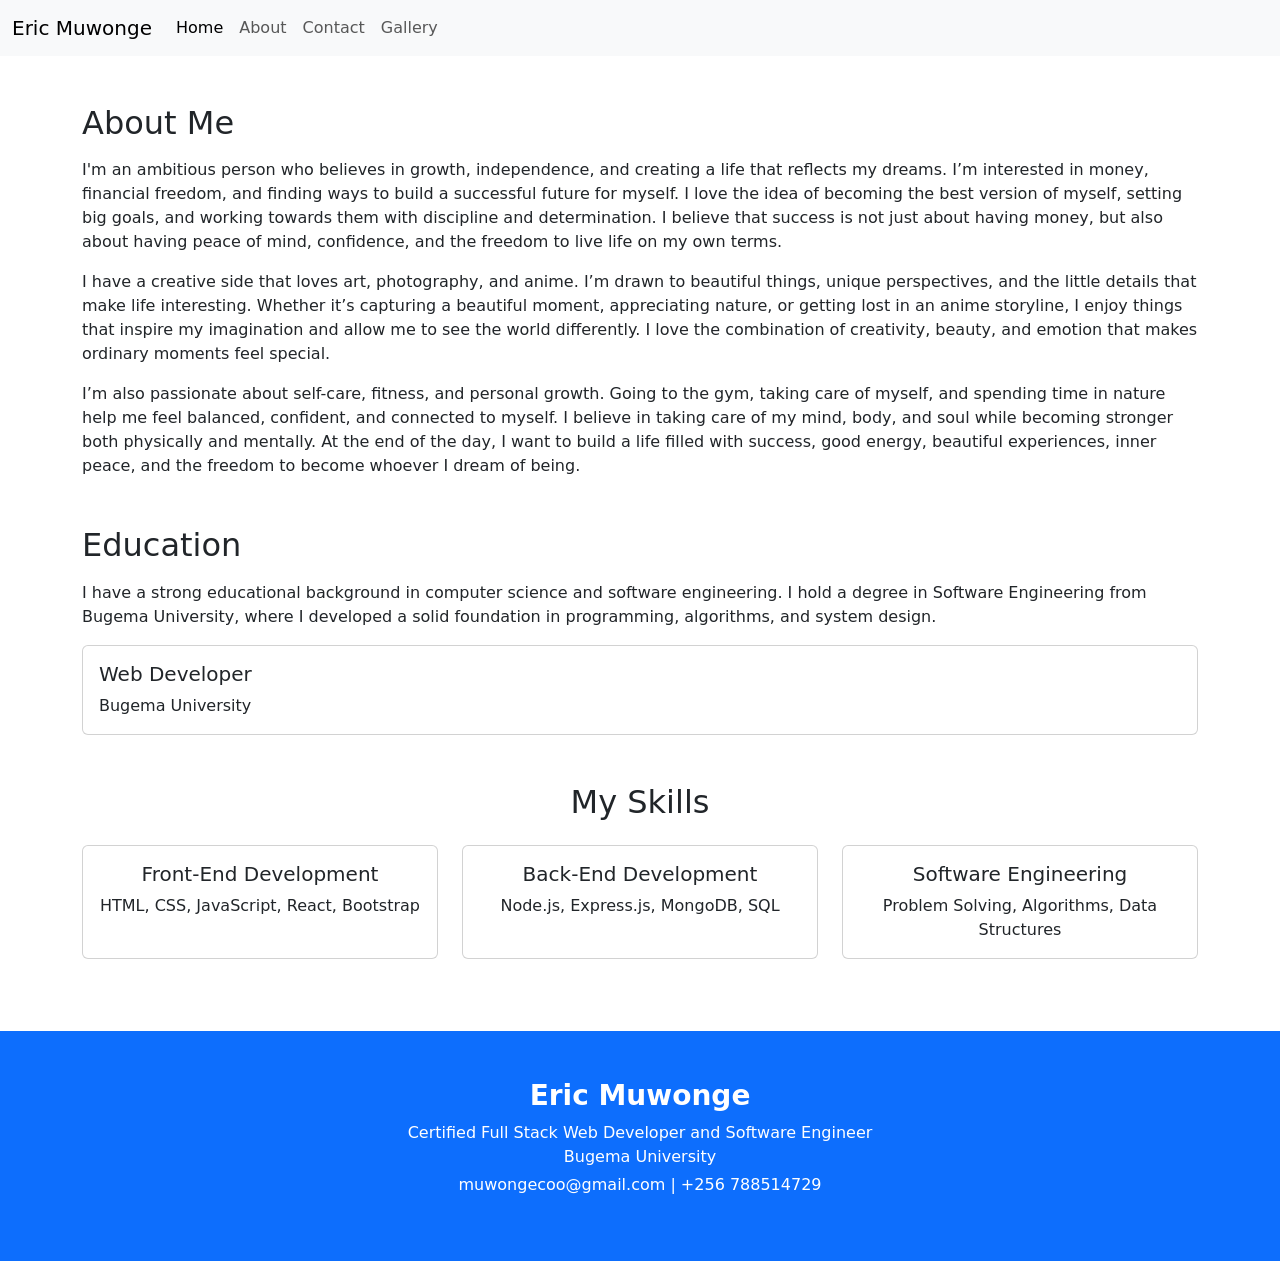
==== about.html @ 40295498 "Gallary page" ====
<!DOCTYPE html>
<html lang="en">
<head>
    <meta charset="UTF-8">
    <meta name="viewport" content="width=device-width, initial-scale=1.0">
    <title>About Me</title>
    <link href="https://cdn.jsdelivr.net/npm/bootstrap@5.3.8/dist/css/bootstrap.min.css" rel="stylesheet" integrity="sha384-sRIl4kxILFvY47J16cr9ZwB07vP4J8+LH7qKQnuqkuIAvNWLzeN8tE5YBujZqJLB" crossorigin="anonymous">
    <link rel="stylesheet" href="css/style.css">
    <link rel="stylesheet" href="https://cdn.jsdelivr.net/npm/bootstrap-icons@1.11.3/font/bootstrap-icons.css">
  </head>
  <body>
    <nav class="navbar navbar-expand-lg bg-body-tertiary sticky-top">
  <div class="container-fluid">
    <a class="navbar-brand" href="index.html">Eric Muwonge</a>
    <button class="navbar-toggler" type="button" data-bs-toggle="collapse" data-bs-target="#navbarSupportedContent" aria-controls="navbarSupportedContent" aria-expanded="false" aria-label="Toggle navigation">
      <span class="navbar-toggler-icon"></span>
    </button>
    <div class="collapse navbar-collapse" id="navbarSupportedContent">
      <ul class="navbar-nav me-auto mb-2 mb-lg-0">
        <li class="nav-item">
          <a class="nav-link active" aria-current="page" href="index.html">Home</a>
        </li>
        <li class="nav-item">
          <a class="nav-link" href="about.html">About</a>
        </li>
                <li class="nav-item">
          <a class="nav-link" href="contact.html">Contact</a>
        </li>
        <li class="nav-item">
          <a class="nav-link" href="gallery.html">Gallery</a>
        </li>
      </ul>
    </div>
  </div>
</nav>
<section class="container my-5">
    <h2 class="mb-3">About Me</h2>
    <p>I'm an ambitious person who believes in growth, independence, and creating a life that reflects my dreams. I’m interested in money, financial freedom, and finding ways to build a successful future for myself. I love the idea of becoming the best version of myself, setting big goals, and working towards them with discipline and determination. I believe that success is not just about having money, but also about having peace of mind, confidence, and the freedom to live life on my own terms.</p>
    <p>I have a creative side that loves art, photography, and anime. I’m drawn to beautiful things, unique perspectives, and the little details that make life interesting. Whether it’s capturing a beautiful moment, appreciating nature, or getting lost in an anime storyline, I enjoy things that inspire my imagination and allow me to see the world differently. I love the combination of creativity, beauty, and emotion that makes ordinary moments feel special.</p>
    <p>I’m also passionate about self-care, fitness, and personal growth. Going to the gym, taking care of myself, and spending time in nature help me feel balanced, confident, and connected to myself. I believe in taking care of my mind, body, and soul while becoming stronger both physically and mentally. At the end of the day, I want to build a life filled with success, good energy, beautiful experiences, inner peace, and the freedom to become whoever I dream of being.</p>
</section>
<section class="container my-5">
    <h2 class="mb-3">Education</h2>
    <p>I have a strong educational background in computer science and software engineering. I hold a degree in Software Engineering from Bugema University, where I developed a solid foundation in programming, algorithms, and system design.</p>
    <div class="card">
        <div class="card-body">
            <h5 class="card-title">Web Developer</h5>
            <p class="card-text">Bugema University</p>
        </div>
    </div>
</section>
    <section class="container my-5">
        <h2 class="text-center mb-4">My Skills</h2>
        <div class="row">
            <div class="col-md-4 mb-4">
                <div class="card h-100">
                    <div class="card-body text-center">
                        <h5 class="card-title">Front-End Development</h5>
                        <p class="card-text">HTML, CSS, JavaScript, React, Bootstrap</p>
                    </div>
                </div>
            </div>
            <div class="col-md-4 mb-4">
                <div class="card h-100">
                    <div class="card-body text-center">
                        <h5 class="card-title">Back-End Development</h5>
                        <p class="card-text">Node.js, Express.js, MongoDB, SQL</p>
                    </div>
                </div>
            </div>
            <div class="col-md-4 mb-4">
                <div class="card h-100">
                    <div class="card-body text-center">
                        <h5 class="card-title">Software Engineering</h5>
                        <p class="card-text">Problem Solving, Algorithms, Data Structures</p>
                    </div>
                </div>
            </div>
        </div>
    </section>
        <footer class="bg-primary text-white text-center py-5">
            <h3 class="fw-bold">Eric Muwonge</h3>
            <p class="mb-0">Certified Full Stack Web Developer and Software Engineer</p>
            <p class="mb-1">Bugema University </p>
            <p>muwongecoo@gmail.com | +256 788514729</p>
        </footer>
    <script src="https://cdn.jsdelivr.net/npm/bootstrap@5.3.8/dist/js/bootstrap.bundle.min.js" integrity="sha384-FKyoEForCGlyvwx9Hj09JcYn3nv7wiPVlz7YYwJrWVcXK/BmnVDxM+D2scQbITxI" crossorigin="anonymous"></script>
  </body>
</html>
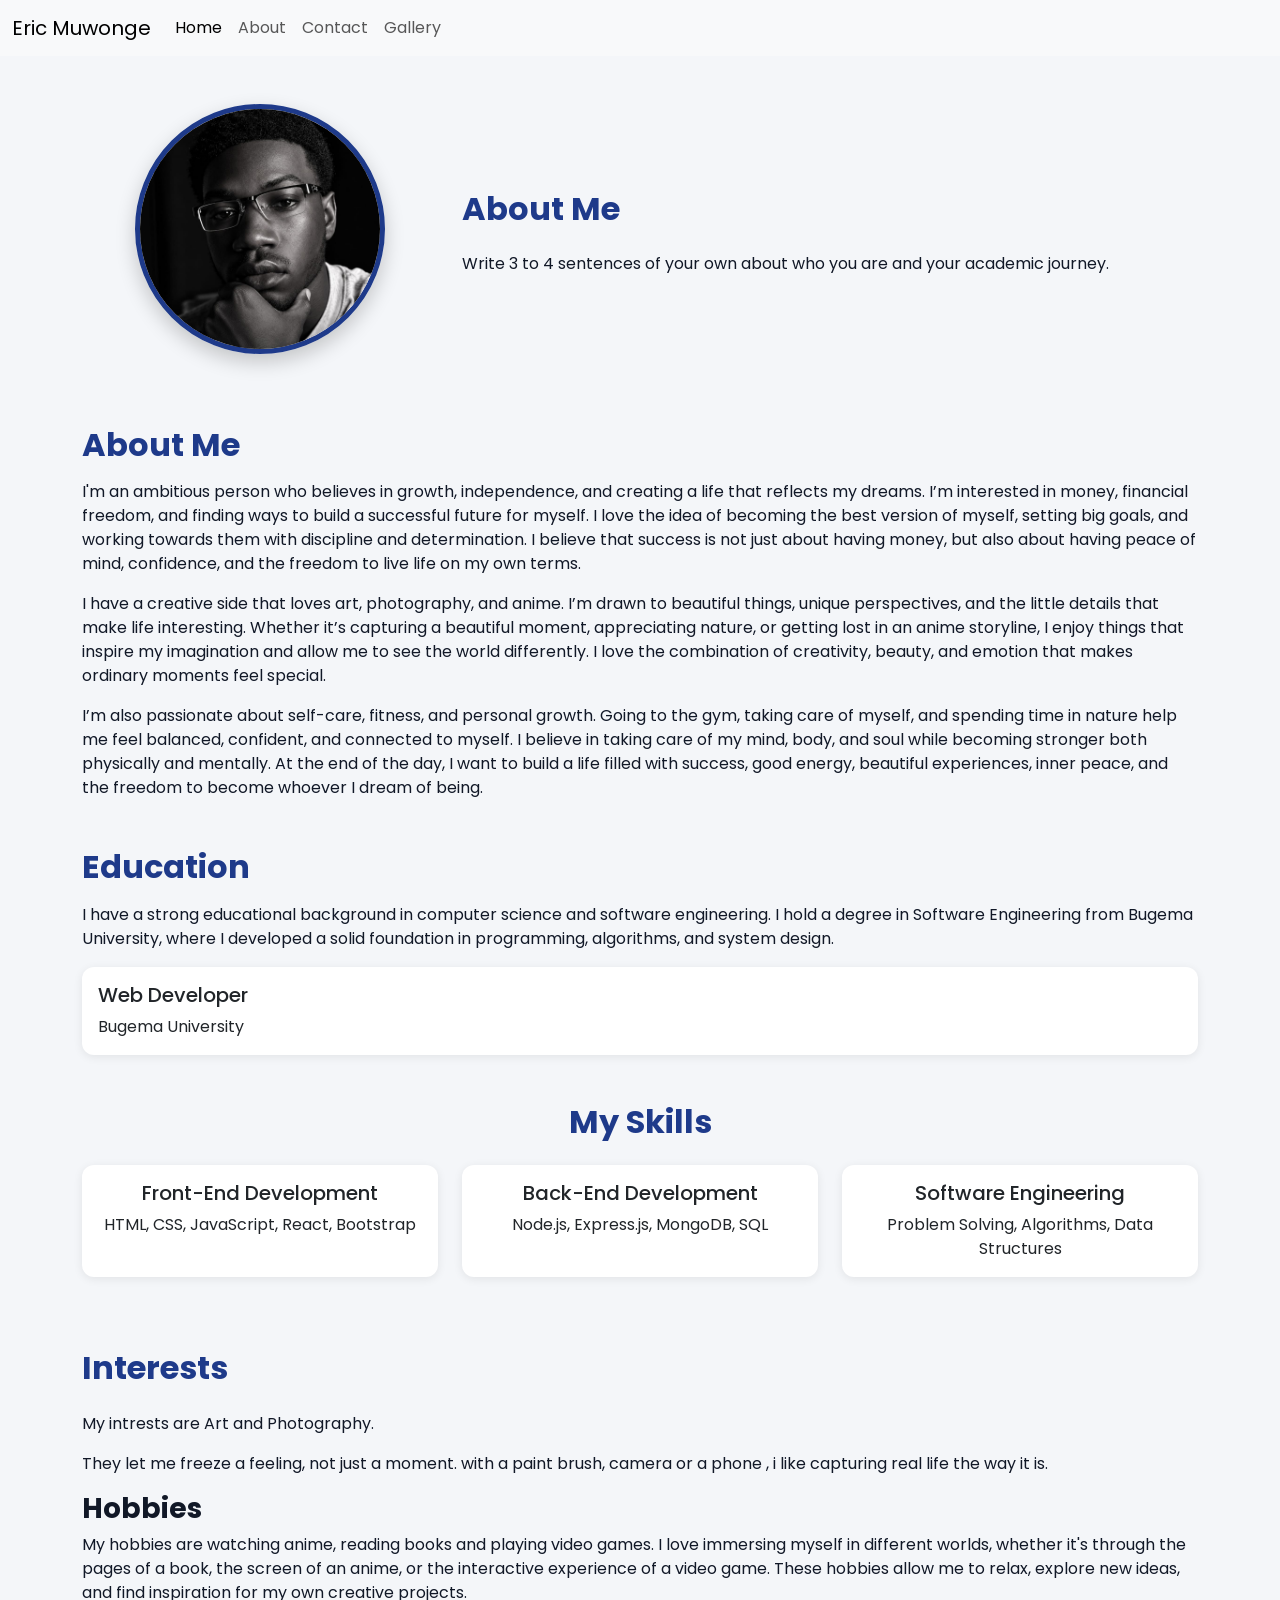
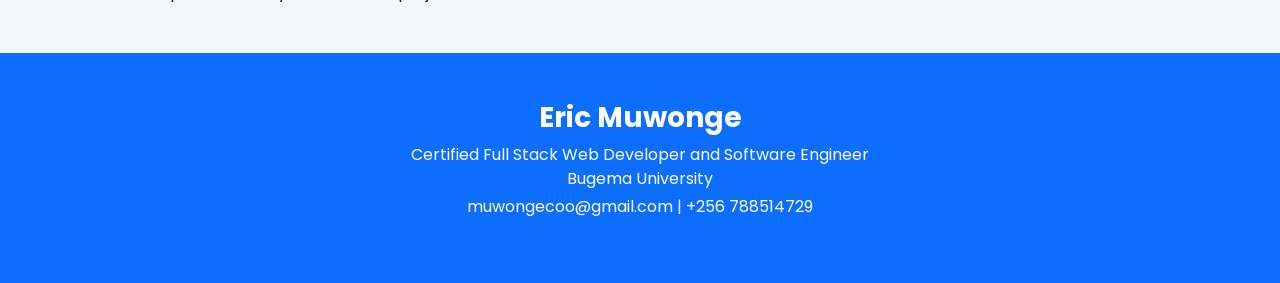
==== commit 766b4f9b: "done" ====
--- a/about.html
+++ b/about.html
@@ -5,6 +5,7 @@
     <meta name="viewport" content="width=device-width, initial-scale=1.0">
     <title>About Me</title>
     <link href="https://cdn.jsdelivr.net/npm/bootstrap@5.3.8/dist/css/bootstrap.min.css" rel="stylesheet" integrity="sha384-sRIl4kxILFvY47J16cr9ZwB07vP4J8+LH7qKQnuqkuIAvNWLzeN8tE5YBujZqJLB" crossorigin="anonymous">
+    <link href="https://fonts.googleapis.com/css2?family=Poppins:wght@400;600;700&display=swap" rel="stylesheet">
     <link rel="stylesheet" href="css/style.css">
     <link rel="stylesheet" href="https://cdn.jsdelivr.net/npm/bootstrap-icons@1.11.3/font/bootstrap-icons.css">
   </head>
@@ -33,6 +34,17 @@
     </div>
   </div>
 </nav>
+<section class="container my-5">
+  <div class="row align-items-center">
+    <div class="col-md-4 text-center mb-4">
+      <img src="images/eric.jpeg" alt="Eric Muwonge" class="profile-pic">
+    </div>
+    <div class="col-md-8">
+      <h2>About Me</h2>
+      <p>Write 3 to 4 sentences of your own about who you are and your academic journey.</p>
+    </div>
+  </div>
+</section>
 <section class="container my-5">
     <h2 class="mb-3">About Me</h2>
     <p>I'm an ambitious person who believes in growth, independence, and creating a life that reflects my dreams. I’m interested in money, financial freedom, and finding ways to build a successful future for myself. I love the idea of becoming the best version of myself, setting big goals, and working towards them with discipline and determination. I believe that success is not just about having money, but also about having peace of mind, confidence, and the freedom to live life on my own terms.</p>
@@ -78,6 +90,14 @@
             </div>
         </div>
     </section>
+    <section class="container my-5">
+  <h2>Interests</h2>
+  <p>My intrests are Art and Photography.
+    <p>They let me freeze a feeling, not just a moment. with a paint brush, camera or a phone , i like capturing real life the way it is.</p>
+    <h3>Hobbies</h3>
+    <p>My hobbies are watching anime, reading books and playing video games. I love immersing myself in different worlds, whether it's through the pages of a book, the screen of an anime, or the interactive experience of a video game. These hobbies allow me to relax, explore new ideas, and find inspiration for my own creative projects.</p>
+  </p>
+</section>
         <footer class="bg-primary text-white text-center py-5">
             <h3 class="fw-bold">Eric Muwonge</h3>
             <p class="mb-0">Certified Full Stack Web Developer and Software Engineer</p>
--- a/css/style.css
+++ b/css/style.css
@@ -0,0 +1,45 @@
+:root {
+  --main: #1e3a8a;
+  --accent: #f59e0b;
+  --light: #f4f6f9;
+  --dark: #111827;
+}
+body {
+  font-family: 'Poppins', sans-serif;
+  background: var(--light);
+  color: var(--dark);
+}
+h1, h2, h3 { font-weight: 700; }
+.hero {
+  background: linear-gradient(rgba(17,24,39,0.7), rgba(17,24,39,0.7)),
+              url('../images/hero-bg.jpg') center/cover no-repeat;
+  padding: 100px 0 !important;
+}
+section h2 {
+  color: var(--main);
+  margin-bottom: 1.5rem;
+}
+.btn-primary {
+  background: var(--accent);
+  border: none;
+  color: var(--dark);
+  font-weight: 600;
+}
+.card {
+  border: none;
+  border-radius: 12px;
+  box-shadow: 0 2px 10px rgba(0,0,0,0.08);
+  transition: transform .3s, box-shadow .3s;
+}
+.card:hover {
+  transform: translateY(-6px);
+  box-shadow: 0 10px 25px rgba(0,0,0,0.15);
+}
+.profile-pic {
+  width: 250px;
+  height: 250px;
+  object-fit: cover;
+  border-radius: 50%;
+  border: 5px solid var(--main);
+  box-shadow: 0 8px 20px rgba(0, 0, 0, 0.2);
+}
